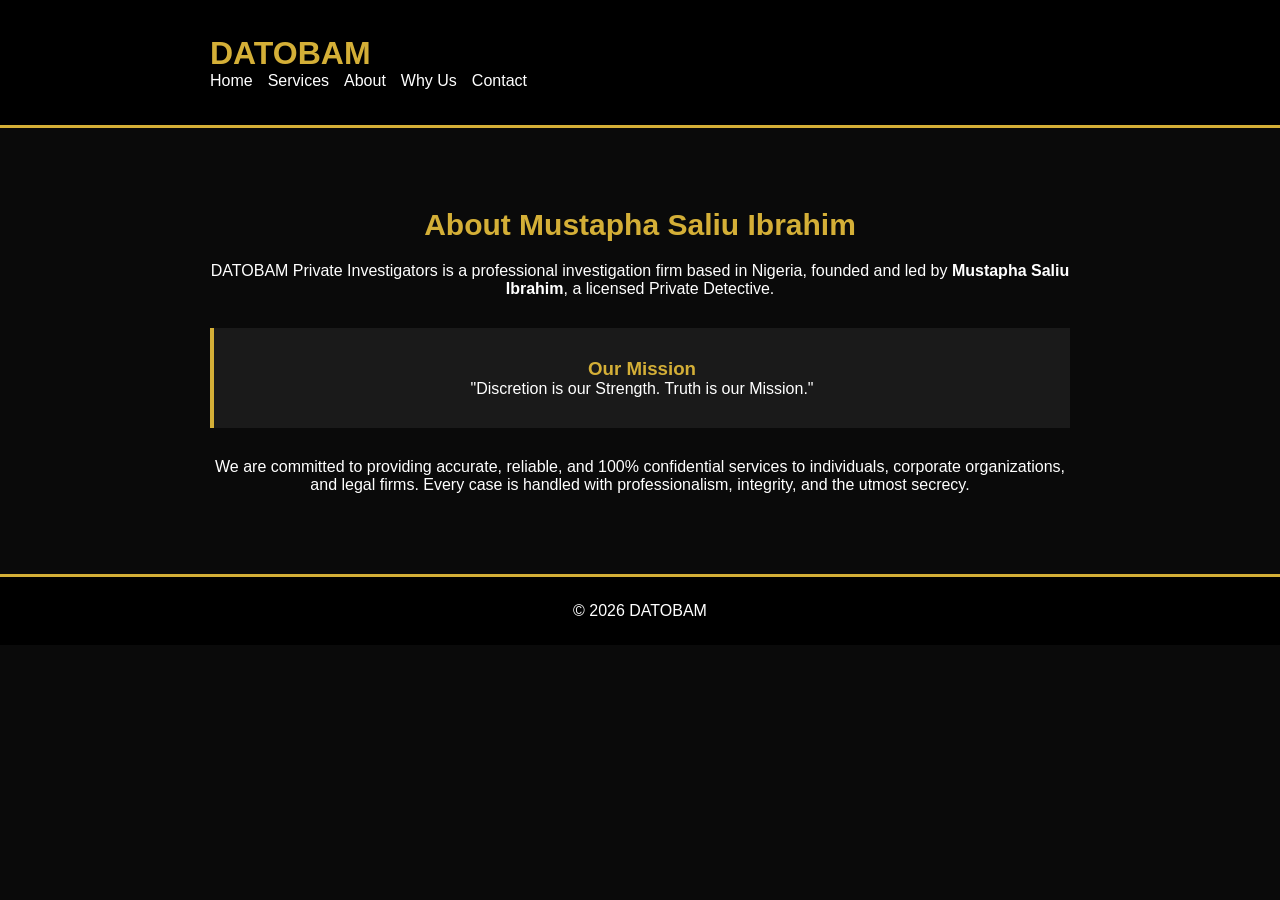
==== about.html @ c73b6752 "Add About page for DATOBAM Private Investigators This file contains the HTML structure and content f" ====
<!DOCTYPE html><html lang="en"><head><meta charset="UTF-8"><meta name="viewport" content="width=device-width, initial-scale=1.0">
<title>About | DATOBAM Private Investigators</title>
<style>*{margin:0;padding:0;box-sizing:border-box;font-family:'Segoe UI',Arial,sans-serif;}body{background:#0a0a0a;color:#fff;}
.container{max-width:900px;margin:auto;padding:20px;}header{background:#000;border-bottom:3px solid #D4AF37;padding:15px 0;}
header h1{color:#D4AF37;} nav a{color:#fff;text-decoration:none;margin-right:15px;} nav a:hover{color:#D4AF37;}
.section{padding:60px 20px;text-align:center;} h2{color:#D4AF37;font-size:30px;margin-bottom:20px;}
.mission{background:#1a1a1a;padding:30px;border-left:4px solid #D4AF37;margin:30px 0;}
</style></head><body>
<header><div class="container"><h1>DATOBAM</h1><nav><a href="index.html">Home</a><a href="services.html">Services</a><a href="about.html">About</a><a href="why-us.html">Why Us</a><a href="contact.html">Contact</a></nav></div></header>
<section class="section"><div class="container">
<h2>About Mustapha Saliu Ibrahim</h2>
<p>DATOBAM Private Investigators is a professional investigation firm based in Nigeria, founded and led by <b>Mustapha Saliu Ibrahim</b>, a licensed Private Detective.</p>
<div class="mission"><h3 style="color:#D4AF37;">Our Mission</h3><p>"Discretion is our Strength. Truth is our Mission."</p></div>
<p>We are committed to providing accurate, reliable, and 100% confidential services to individuals, corporate organizations, and legal firms. Every case is handled with professionalism, integrity, and the utmost secrecy.</p>
</div></section><footer style="background:#000;border-top:3px solid #D4AF37;padding:25px;text-align:center;"><p>© 2026 DATOBAM</p></footer></body></html>
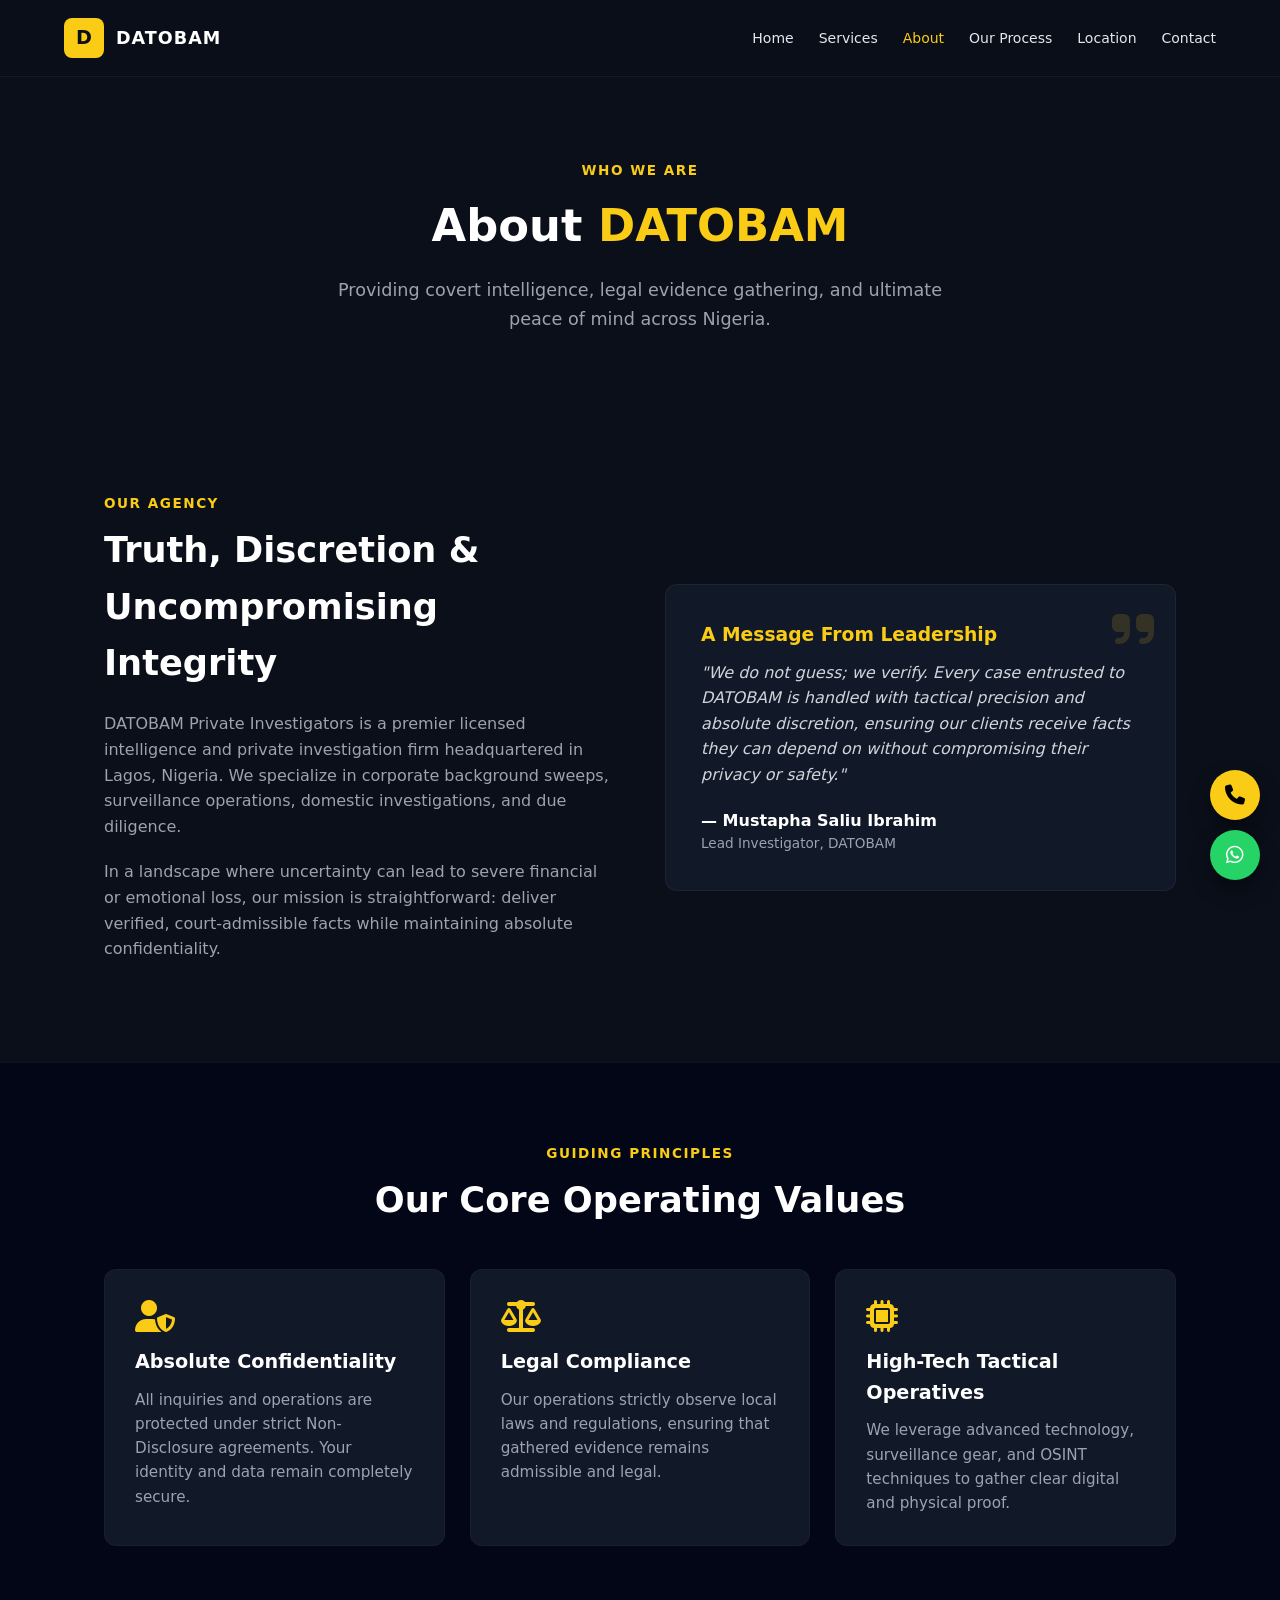
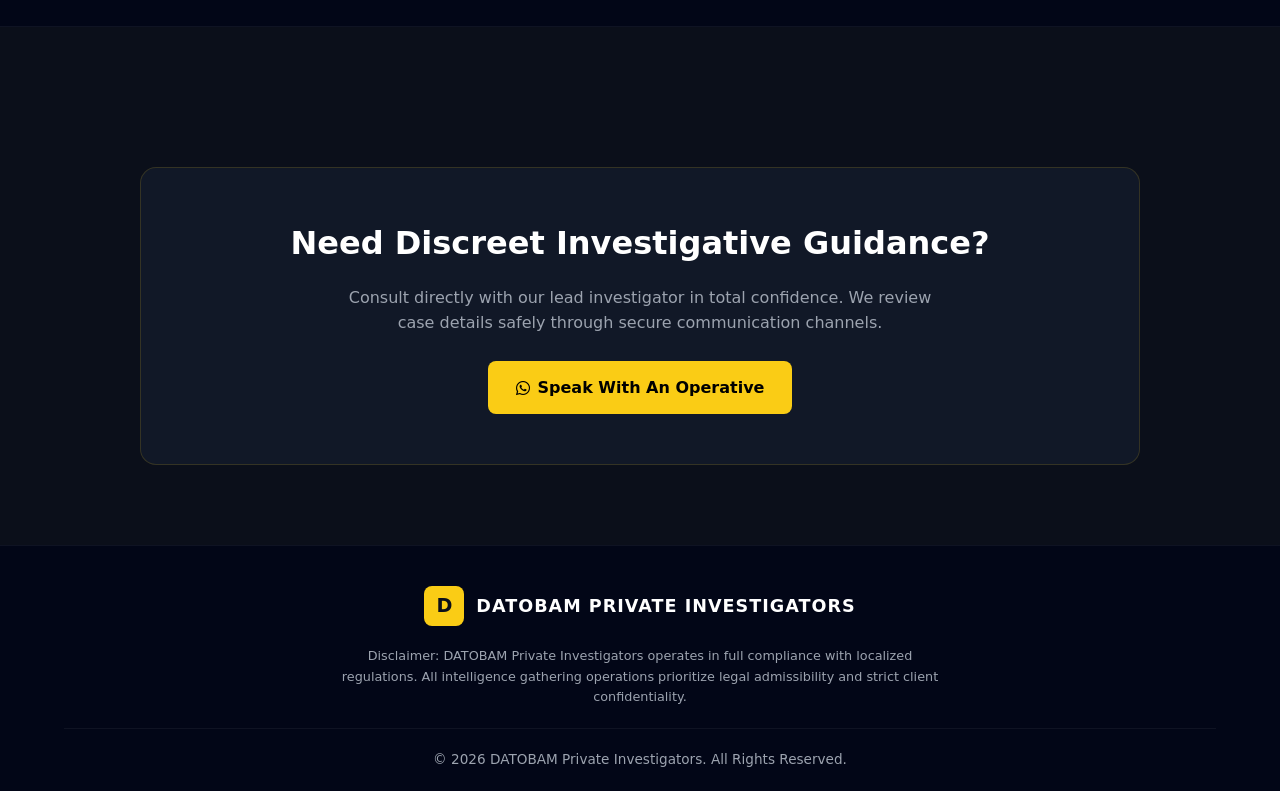
==== commit c98cd46c: "Update about.html" ====
--- a/about.html
+++ b/about.html
@@ -1,15 +1,499 @@
-<!DOCTYPE html><html lang="en"><head><meta charset="UTF-8"><meta name="viewport" content="width=device-width, initial-scale=1.0">
-<title>About | DATOBAM Private Investigators</title>
-<style>*{margin:0;padding:0;box-sizing:border-box;font-family:'Segoe UI',Arial,sans-serif;}body{background:#0a0a0a;color:#fff;}
-.container{max-width:900px;margin:auto;padding:20px;}header{background:#000;border-bottom:3px solid #D4AF37;padding:15px 0;}
-header h1{color:#D4AF37;} nav a{color:#fff;text-decoration:none;margin-right:15px;} nav a:hover{color:#D4AF37;}
-.section{padding:60px 20px;text-align:center;} h2{color:#D4AF37;font-size:30px;margin-bottom:20px;}
-.mission{background:#1a1a1a;padding:30px;border-left:4px solid #D4AF37;margin:30px 0;}
-</style></head><body>
-<header><div class="container"><h1>DATOBAM</h1><nav><a href="index.html">Home</a><a href="services.html">Services</a><a href="about.html">About</a><a href="why-us.html">Why Us</a><a href="contact.html">Contact</a></nav></div></header>
-<section class="section"><div class="container">
-<h2>About Mustapha Saliu Ibrahim</h2>
-<p>DATOBAM Private Investigators is a professional investigation firm based in Nigeria, founded and led by <b>Mustapha Saliu Ibrahim</b>, a licensed Private Detective.</p>
-<div class="mission"><h3 style="color:#D4AF37;">Our Mission</h3><p>"Discretion is our Strength. Truth is our Mission."</p></div>
-<p>We are committed to providing accurate, reliable, and 100% confidential services to individuals, corporate organizations, and legal firms. Every case is handled with professionalism, integrity, and the utmost secrecy.</p>
-</div></section><footer style="background:#000;border-top:3px solid #D4AF37;padding:25px;text-align:center;"><p>© 2026 DATOBAM</p></footer></body></html>
+<!DOCTYPE html>
+<html lang="en">
+<head>
+<meta charset="UTF-8">
+<meta name="viewport" content="width=device-width, initial-scale=1.0">
+<title>About Us | DATOBAM Private Investigators</title>
+
+<!-- Font Awesome for agency icons -->
+<link rel="stylesheet" href="https://cdnjs.cloudflare.com/ajax/libs/font-awesome/6.4.0/css/all.min.css">
+
+<style>
+:root {
+  --gold: #facc15;
+  --gold-hover: #eab308;
+  --dark: #0b0f1a;
+  --card: #111827;
+  --card-hover: #1f2937;
+  --border: rgba(250, 204, 21, 0.15);
+  --text-muted: #9ca3af;
+}
+
+* {
+  margin: 0;
+  padding: 0;
+  box-sizing: border-box;
+  font-family: 'Segoe UI', system-ui, -apple-system, sans-serif;
+  scroll-behavior: smooth;
+}
+
+body {
+  background: var(--dark);
+  color: #fff;
+  line-height: 1.6;
+  overflow-x: hidden;
+}
+
+/* NAVIGATION */
+nav {
+  position: fixed;
+  top: 0;
+  width: 100%;
+  display: flex;
+  justify-content: space-between;
+  align-items: center;
+  padding: 18px 5%;
+  background: rgba(11, 15, 26, 0.85);
+  backdrop-filter: blur(12px);
+  border-bottom: 1px solid rgba(255, 255, 255, 0.05);
+  z-index: 1000;
+}
+
+.logo-container {
+  display: flex;
+  align-items: center;
+  gap: 12px;
+  text-decoration: none;
+  color: #fff;
+}
+
+.logo-badge {
+  width: 40px;
+  height: 40px;
+  background: var(--gold);
+  color: var(--dark);
+  display: flex;
+  align-items: center;
+  justify-content: center;
+  font-weight: 800;
+  font-size: 1.2rem;
+  border-radius: 8px;
+}
+
+.logo-text {
+  font-weight: 700;
+  letter-spacing: 1px;
+  font-size: 1.1rem;
+}
+
+.nav-links {
+  display: flex;
+  gap: 25px;
+  align-items: center;
+}
+
+nav a {
+  color: #e5e7eb;
+  text-decoration: none;
+  font-size: 14px;
+  font-weight: 500;
+  transition: 0.3s;
+}
+
+nav a:hover, nav a.active {
+  color: var(--gold);
+}
+
+.mobile-menu-btn {
+  display: none;
+  background: none;
+  border: none;
+  color: #fff;
+  font-size: 24px;
+  cursor: pointer;
+}
+
+/* PAGE HEADER HERO */
+.page-header {
+  padding: 160px 20px 80px;
+  background: linear-gradient(180deg, rgba(11,15,26,0.85) 0%, rgba(11,15,26,0.98) 100%),
+              url('https://images.unsplash.com/photo-1520975922203-b0b2f5c9c3a1?q=80&w=1920') center/cover no-repeat;
+  text-align: center;
+}
+
+.page-header h1 {
+  font-size: 2.8rem;
+  color: #fff;
+  margin-bottom: 15px;
+}
+
+.page-header h1 span {
+  color: var(--gold);
+}
+
+.page-header p {
+  color: var(--text-muted);
+  max-width: 650px;
+  margin: 0 auto;
+  font-size: 1.1rem;
+}
+
+/* SECTION COMMON */
+.section {
+  padding: 80px 5%;
+  max-width: 1200px;
+  margin: 0 auto;
+}
+
+.section-tag {
+  color: var(--gold);
+  font-size: 0.85rem;
+  text-transform: uppercase;
+  letter-spacing: 1.5px;
+  font-weight: 600;
+  display: block;
+  margin-bottom: 8px;
+}
+
+/* GRID LAYOUTS */
+.about-grid {
+  display: grid;
+  grid-template-columns: 1fr 1fr;
+  gap: 50px;
+  align-items: center;
+}
+
+.about-content h2 {
+  font-size: 2.2rem;
+  margin-bottom: 20px;
+}
+
+.about-content p {
+  color: var(--text-muted);
+  margin-bottom: 20px;
+  font-size: 1rem;
+}
+
+/* CARDS & CONTAINERS */
+.about-card {
+  background: var(--card);
+  border: 1px solid rgba(255, 255, 255, 0.05);
+  padding: 35px;
+  border-radius: 12px;
+  position: relative;
+  transition: all 0.3s ease;
+}
+
+.about-card:hover {
+  border-color: var(--border);
+  transform: translateY(-4px);
+}
+
+.quote-icon {
+  font-size: 3rem;
+  color: rgba(250, 204, 21, 0.15);
+  position: absolute;
+  top: 20px;
+  right: 20px;
+}
+
+/* VALUES SECTION */
+.values-wrapper {
+  background: #020617;
+  border-top: 1px solid rgba(255, 255, 255, 0.05);
+  border-bottom: 1px solid rgba(255, 255, 255, 0.05);
+}
+
+.values-grid {
+  display: grid;
+  grid-template-columns: repeat(auto-fit, minmax(280px, 1fr));
+  gap: 25px;
+  margin-top: 40px;
+}
+
+.value-card {
+  background: var(--card);
+  padding: 30px;
+  border-radius: 12px;
+  border: 1px solid rgba(255,255,255,0.03);
+}
+
+.value-card i {
+  font-size: 2rem;
+  color: var(--gold);
+  margin-bottom: 15px;
+}
+
+.value-card h3 {
+  font-size: 1.2rem;
+  margin-bottom: 10px;
+}
+
+.value-card p {
+  color: var(--text-muted);
+  font-size: 0.95rem;
+}
+
+/* BUTTONS */
+.btn {
+  padding: 14px 28px;
+  background: var(--gold);
+  color: #000;
+  border: none;
+  border-radius: 8px;
+  font-weight: 700;
+  cursor: pointer;
+  transition: all 0.3s ease;
+  display: inline-flex;
+  align-items: center;
+  gap: 8px;
+  text-decoration: none;
+}
+
+.btn:hover {
+  background: var(--gold-hover);
+  transform: translateY(-2px);
+  box-shadow: 0 10px 20px rgba(250, 204, 21, 0.2);
+}
+
+/* CTA BANNER */
+.cta-banner {
+  text-align: center;
+  background: var(--card);
+  border: 1px solid var(--border);
+  border-radius: 16px;
+  padding: 50px 20px;
+  margin: 60px auto 0;
+  max-width: 1000px;
+}
+
+.cta-banner h2 {
+  font-size: 2rem;
+  margin-bottom: 15px;
+}
+
+.cta-banner p {
+  color: var(--text-muted);
+  margin-bottom: 25px;
+  max-width: 600px;
+  margin-left: auto;
+  margin-right: auto;
+}
+
+/* FLOATING BUTTONS */
+.float-btn {
+  position: fixed;
+  right: 20px;
+  width: 50px;
+  height: 50px;
+  border-radius: 50%;
+  display: flex;
+  align-items: center;
+  justify-content: center;
+  color: #fff;
+  text-decoration: none;
+  font-size: 20px;
+  box-shadow: 0 10px 20px rgba(0,0,0,0.4);
+  z-index: 999;
+  transition: transform 0.3s;
+}
+
+.float-btn:hover {
+  transform: scale(1.1);
+}
+
+.whatsapp {
+  bottom: 20px;
+  background: #25D366;
+}
+
+.call {
+  bottom: 80px;
+  background: var(--gold);
+  color: #000;
+}
+
+/* FOOTER */
+footer {
+  background: #020617;
+  padding: 40px 5% 20px;
+  border-top: 1px solid rgba(255,255,255,0.05);
+  text-align: center;
+}
+
+.footer-content {
+  max-width: 1200px;
+  margin: 0 auto;
+  display: flex;
+  flex-direction: column;
+  align-items: center;
+  gap: 20px;
+}
+
+.footer-disclaimer {
+  max-width: 600px;
+  font-size: 0.8rem;
+  color: var(--text-muted);
+}
+
+.footer-bottom {
+  margin-top: 20px;
+  padding-top: 20px;
+  border-top: 1px solid rgba(255,255,255,0.05);
+  font-size: 0.85rem;
+  color: var(--text-muted);
+  width: 100%;
+}
+
+/* MEDIA QUERIES */
+@media (max-width: 900px) {
+  .about-grid {
+    grid-template-columns: 1fr;
+  }
+}
+
+@media (max-width: 768px) {
+  .nav-links {
+    display: none;
+    position: absolute;
+    top: 100%;
+    left: 0;
+    width: 100%;
+    background: var(--card);
+    flex-direction: column;
+    padding: 20px;
+    border-bottom: 1px solid var(--border);
+  }
+  
+  .nav-links.active {
+    display: flex;
+  }
+  
+  .mobile-menu-btn {
+    display: block;
+  }
+
+  .page-header h1 {
+    font-size: 2.2rem;
+  }
+}
+</style>
+</head>
+
+<body>
+
+<!-- NAVIGATION -->
+<nav>
+  <a href="index.html" class="logo-container">
+    <div class="logo-badge">D</div>
+    <div class="logo-text">DATOBAM</div>
+  </a>
+
+  <button class="mobile-menu-btn" onclick="toggleMenu()" aria-label="Toggle Menu">
+    <i class="fas fa-bars"></i>
+  </button>
+
+  <div class="nav-links" id="navLinks">
+    <a href="index.html">Home</a>
+    <a href="index.html#services">Services</a>
+    <a href="about.html" class="active">About</a>
+    <a href="index.html#process">Our Process</a>
+    <a href="index.html#location">Location</a>
+    <a href="index.html#contact">Contact</a>
+  </div>
+</nav>
+
+<!-- PAGE HEADER -->
+<header class="page-header">
+  <span class="section-tag">Who We Are</span>
+  <h1>About <span>DATOBAM</span></h1>
+  <p>Providing covert intelligence, legal evidence gathering, and ultimate peace of mind across Nigeria.</p>
+</header>
+
+<!-- MAIN OVERVIEW -->
+<section class="section about-grid">
+  <div class="about-content">
+    <span class="section-tag">Our Agency</span>
+    <h2>Truth, Discretion & Uncompromising Integrity</h2>
+    <p>
+      DATOBAM Private Investigators is a premier licensed intelligence and private investigation firm headquartered in Lagos, Nigeria. We specialize in corporate background sweeps, surveillance operations, domestic investigations, and due diligence.
+    </p>
+    <p>
+      In a landscape where uncertainty can lead to severe financial or emotional loss, our mission is straightforward: deliver verified, court-admissible facts while maintaining absolute confidentiality.
+    </p>
+  </div>
+
+  <div class="about-card">
+    <i class="fas fa-quote-right quote-icon"></i>
+    <h3 style="color: var(--gold); margin-bottom: 10px;">A Message From Leadership</h3>
+    <p style="color: #d1d5db; font-style: italic;">
+      "We do not guess; we verify. Every case entrusted to DATOBAM is handled with tactical precision and absolute discretion, ensuring our clients receive facts they can depend on without compromising their privacy or safety."
+    </p>
+    <div style="margin-top: 20px; font-weight: bold; color: #fff;">
+      — Mustapha Saliu Ibrahim
+      <div style="font-size: 0.85rem; color: var(--text-muted); font-weight: normal;">Lead Investigator, DATOBAM</div>
+    </div>
+  </div>
+</section>
+
+<!-- CORE VALUES -->
+<div class="values-wrapper">
+  <section class="section">
+    <div style="text-align: center; max-width: 600px; margin: 0 auto;">
+      <span class="section-tag">Guiding Principles</span>
+      <h2 style="font-size: 2.2rem;">Our Core Operating Values</h2>
+    </div>
+
+    <div class="values-grid">
+      <div class="value-card">
+        <i class="fas fa-user-shield"></i>
+        <h3>Absolute Confidentiality</h3>
+        <p>All inquiries and operations are protected under strict Non-Disclosure agreements. Your identity and data remain completely secure.</p>
+      </div>
+
+      <div class="value-card">
+        <i class="fas fa-balance-scale"></i>
+        <h3>Legal Compliance</h3>
+        <p>Our operations strictly observe local laws and regulations, ensuring that gathered evidence remains admissible and legal.</p>
+      </div>
+
+      <div class="value-card">
+        <i class="fas fa-microchip"></i>
+        <h3>High-Tech Tactical Operatives</h3>
+        <p>We leverage advanced technology, surveillance gear, and OSINT techniques to gather clear digital and physical proof.</p>
+      </div>
+    </div>
+  </section>
+</div>
+
+<!-- CTA SECTION -->
+<section class="section">
+  <div class="cta-banner">
+    <h2>Need Discreet Investigative Guidance?</h2>
+    <p>Consult directly with our lead investigator in total confidence. We review case details safely through secure communication channels.</p>
+    <a href="https://wa.me/2347036883907" class="btn" target="_blank"><i class="fab fa-whatsapp"></i> Speak With An Operative</a>
+  </div>
+</section>
+
+<!-- FLOATING FAST-CONTACT BUTTONS -->
+<a href="tel:+2347036883907" class="float-btn call" aria-label="Call Us"><i class="fas fa-phone"></i></a>
+<a href="https://wa.me/2347036883907" class="float-btn whatsapp" target="_blank" aria-label="WhatsApp Us"><i class="fab fa-whatsapp"></i></a>
+
+<!-- FOOTER -->
+<footer>
+  <div class="footer-content">
+    <div class="logo-container">
+      <div class="logo-badge">D</div>
+      <div class="logo-text">DATOBAM PRIVATE INVESTIGATORS</div>
+    </div>
+    
+    <p class="footer-disclaimer">
+      Disclaimer: DATOBAM Private Investigators operates in full compliance with localized regulations. All intelligence gathering operations prioritize legal admissibility and strict client confidentiality.
+    </p>
+  </div>
+
+  <div class="footer-bottom">
+    © 2026 DATOBAM Private Investigators. All Rights Reserved.
+  </div>
+</footer>
+
+<script>
+// Toggle Mobile Navigation
+function toggleMenu() {
+  const navLinks = document.getElementById('navLinks');
+  navLinks.classList.toggle('active');
+}
+</script>
+
+</body>
+</html>
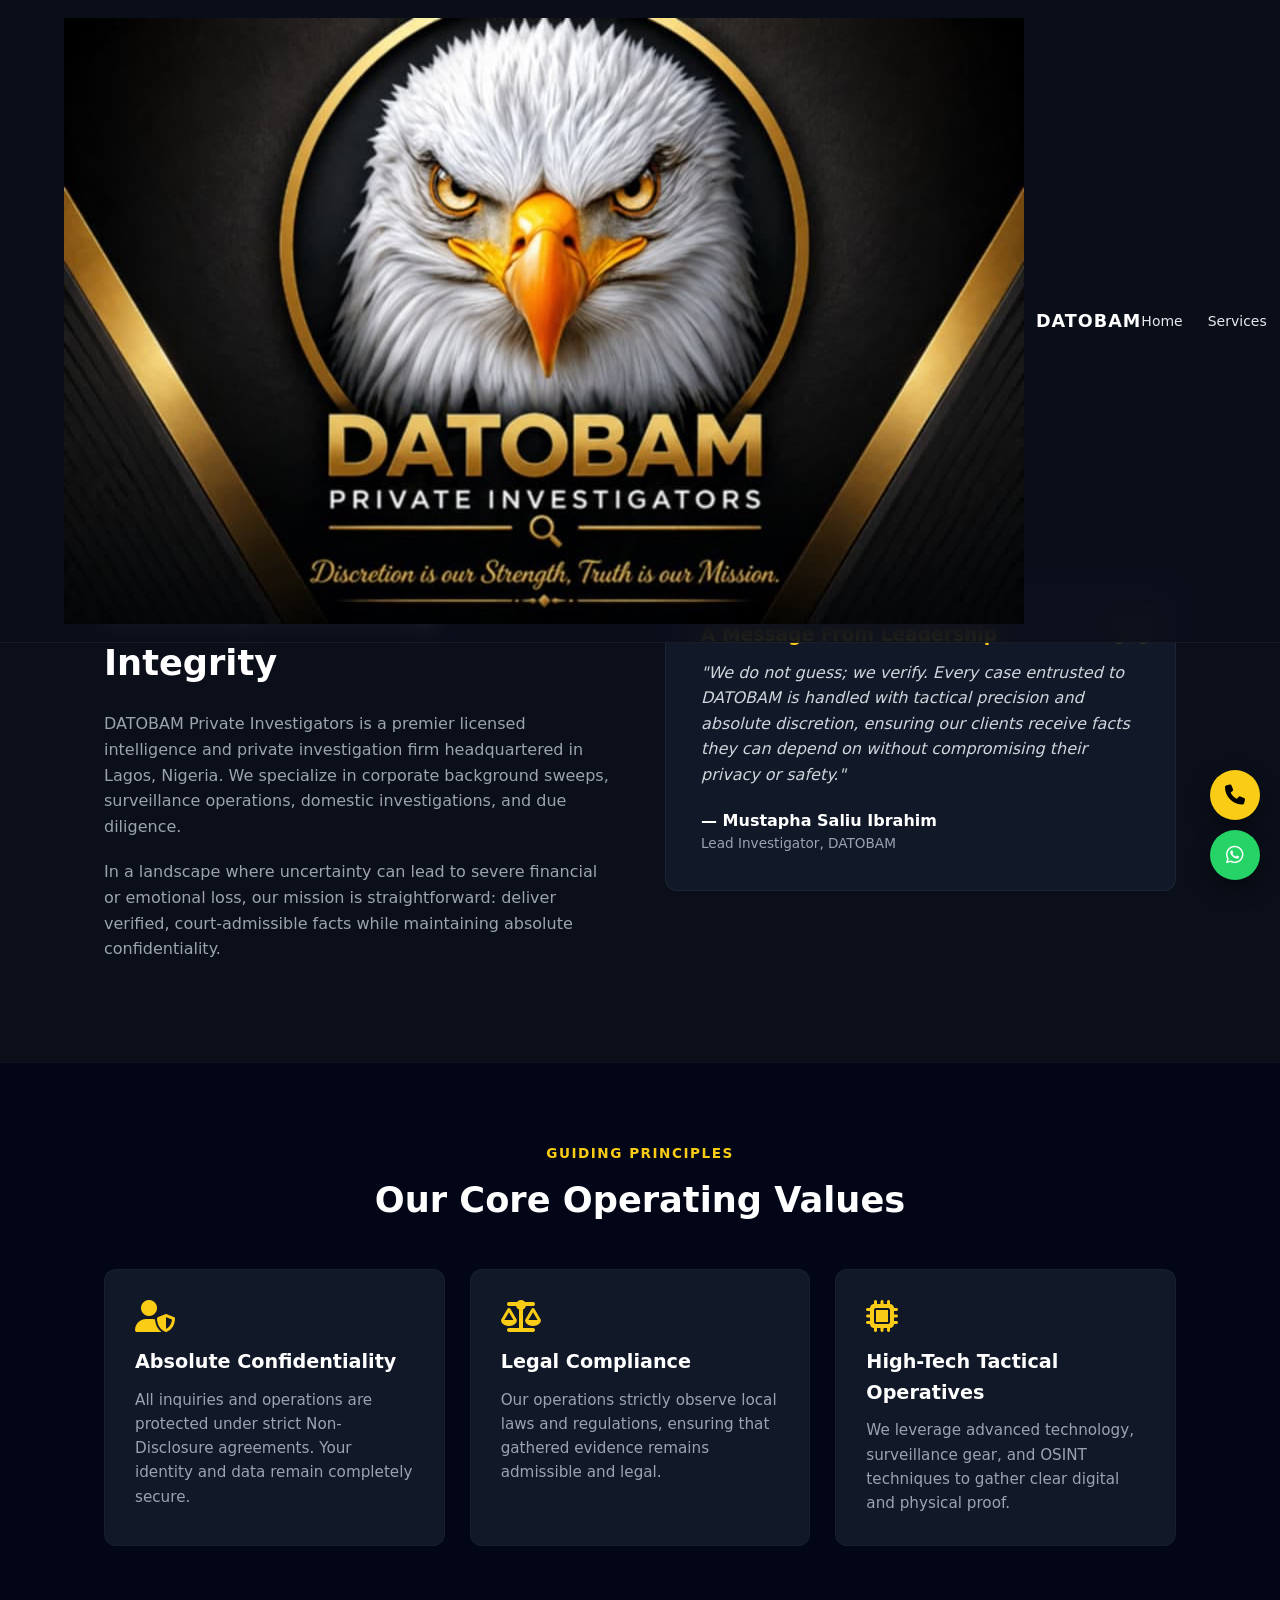
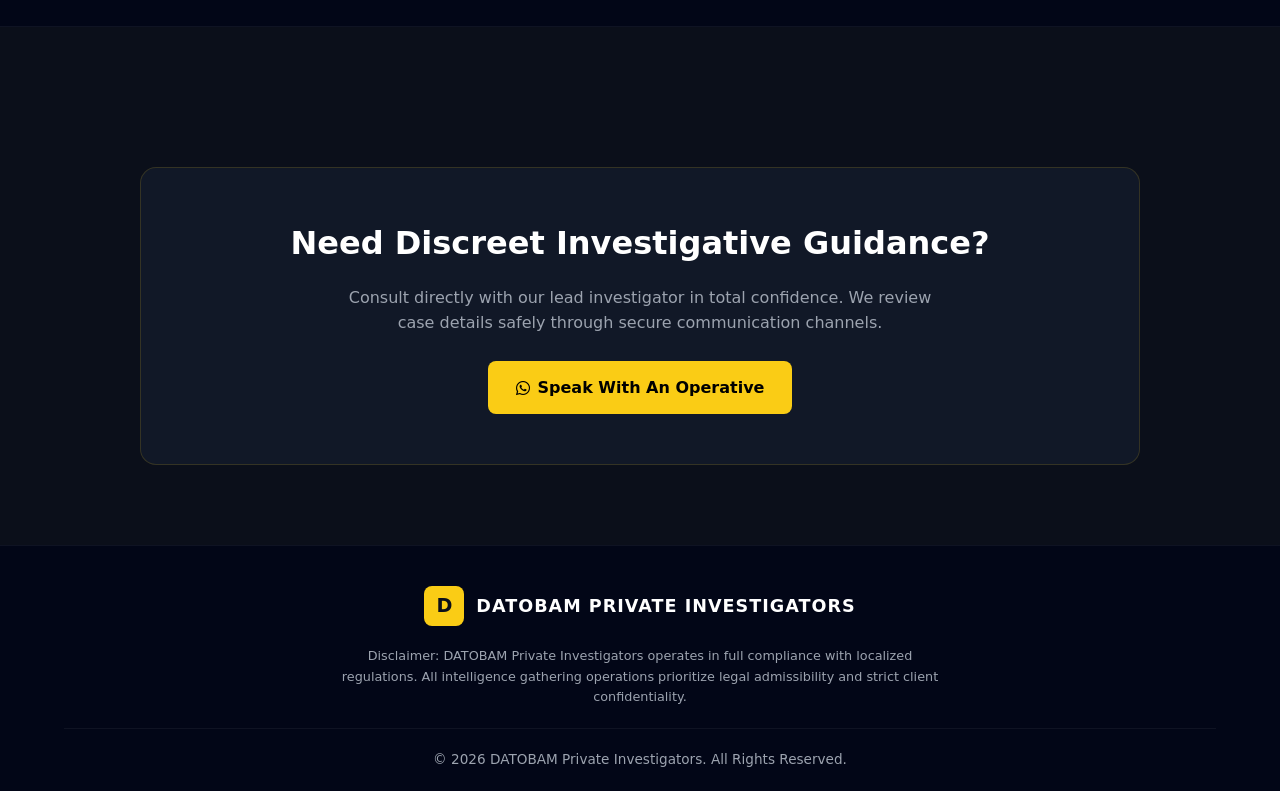
==== commit 6ce9bba5: "Update navigation logo and structure in about.html" ====
--- a/about.html
+++ b/about.html
@@ -374,9 +374,9 @@
 
 <!-- NAVIGATION -->
 <nav>
-  <a href="index.html" class="logo-container">
-    <div class="logo-badge">D</div>
-    <div class="logo-text">DATOBAM</div>
+  <a href="#" class="logo-container">
+    <img src="logo.jpg" alt="DATOBAM Logo" class="logo-img">
+    <span class="logo-text">DATOBAM</span>
   </a>
 
   <button class="mobile-menu-btn" onclick="toggleMenu()" aria-label="Toggle Menu">
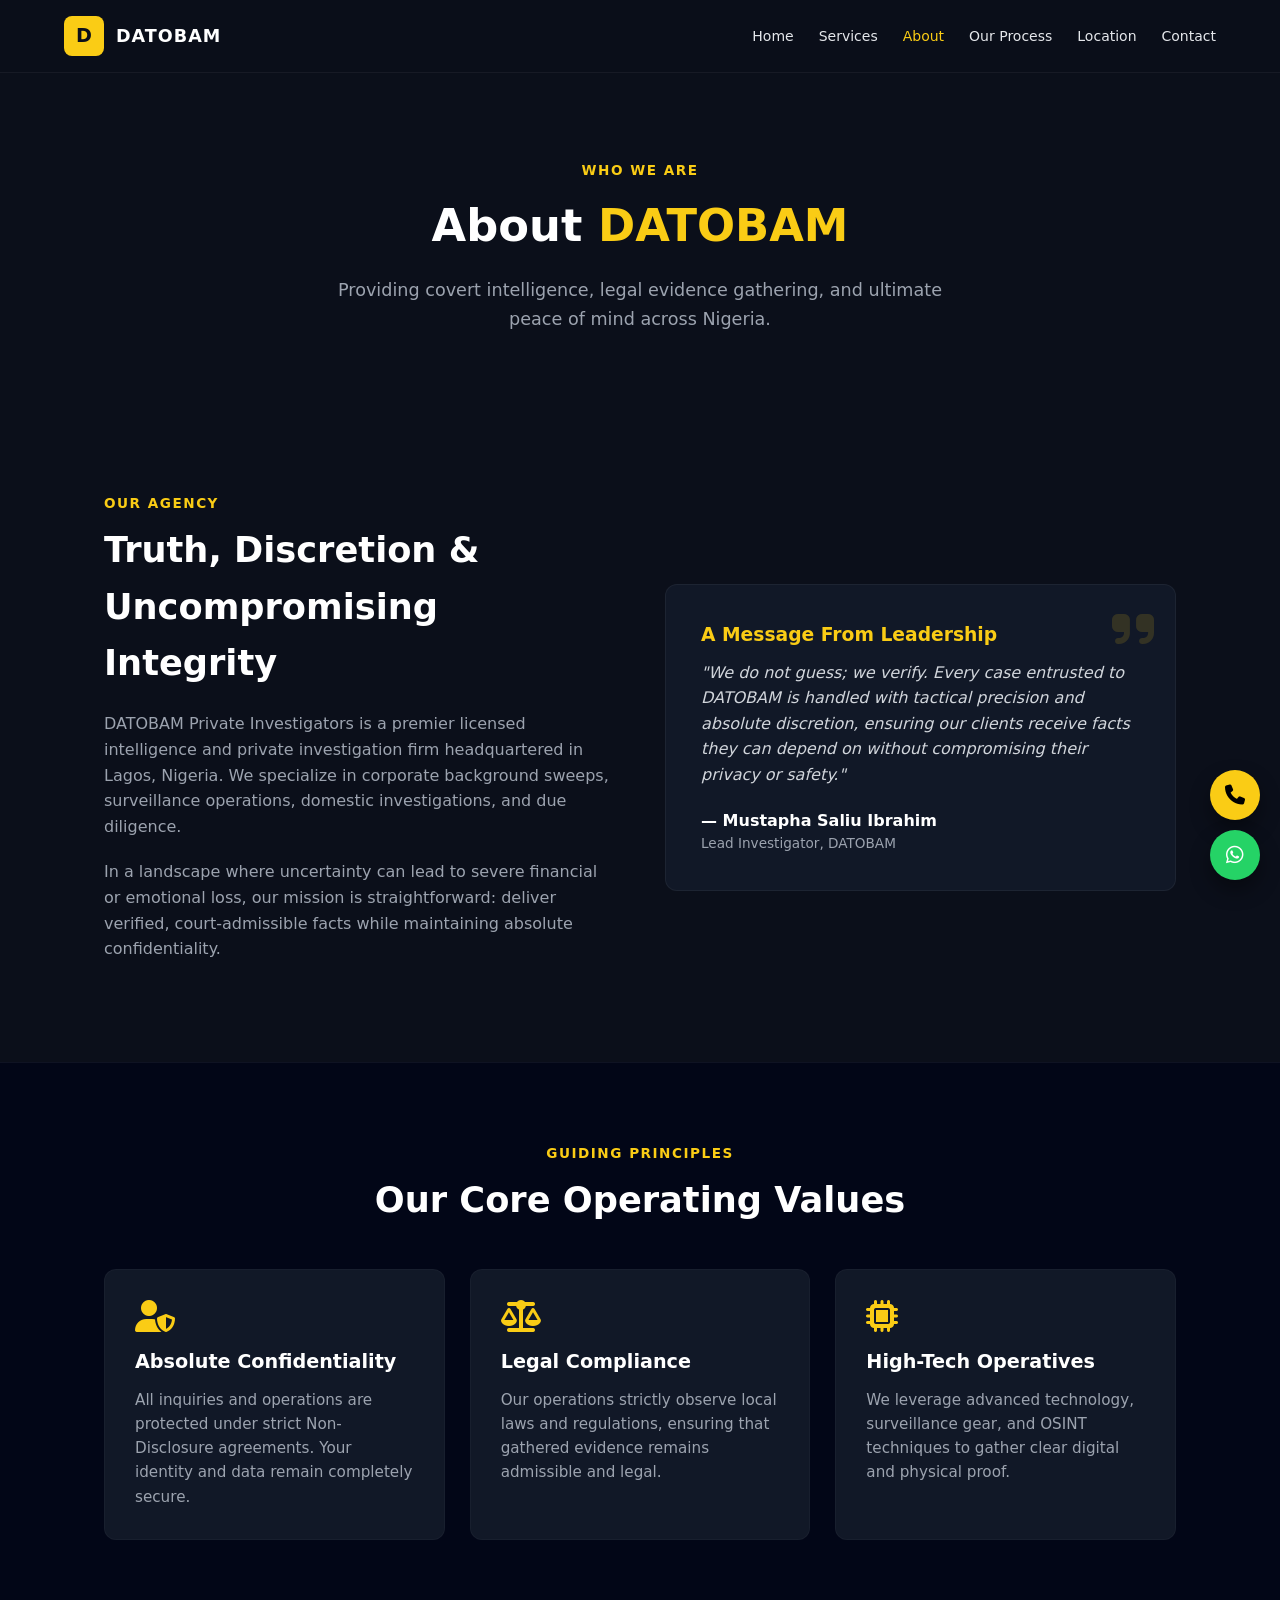
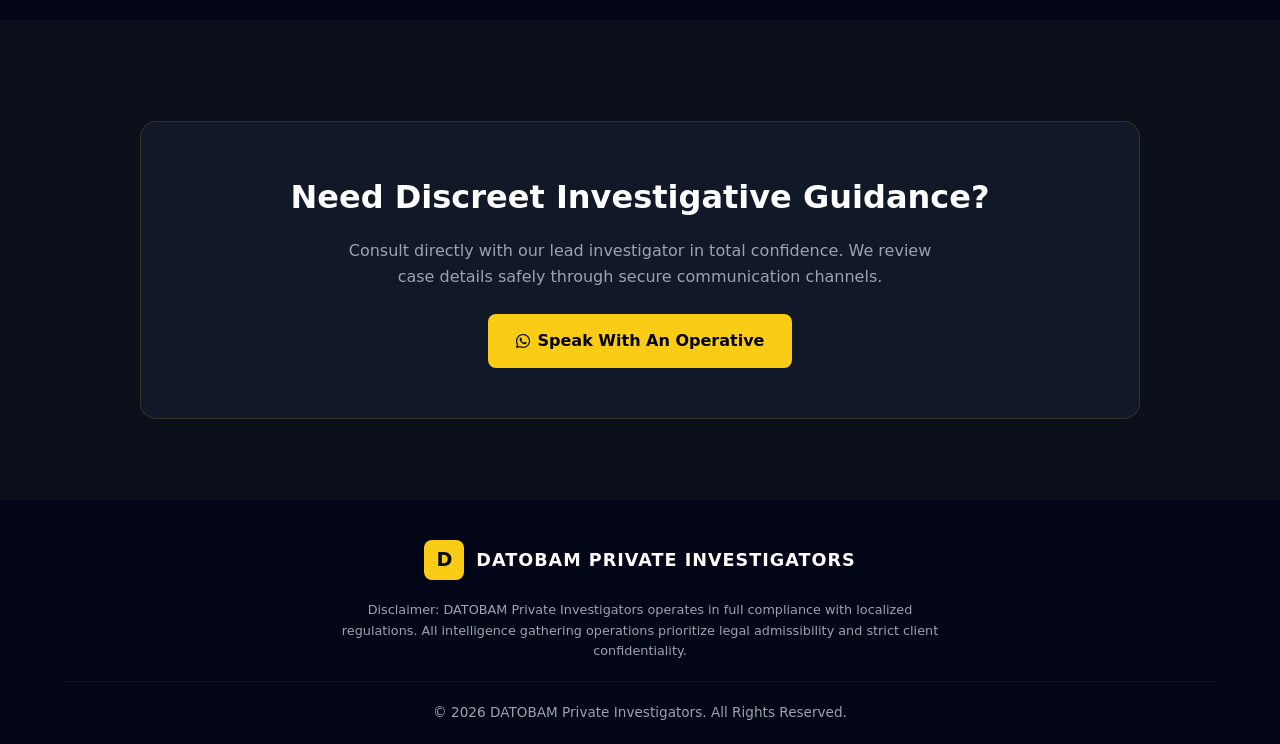
==== commit ab36788a: "Update about.html" ====
--- a/about.html
+++ b/about.html
@@ -1,499 +1,525 @@
 <!DOCTYPE html>
 <html lang="en">
 <head>
-<meta charset="UTF-8">
-<meta name="viewport" content="width=device-width, initial-scale=1.0">
-<title>About Us | DATOBAM Private Investigators</title>
-
-<!-- Font Awesome for agency icons -->
-<link rel="stylesheet" href="https://cdnjs.cloudflare.com/ajax/libs/font-awesome/6.4.0/css/all.min.css">
-
-<style>
-:root {
-  --gold: #facc15;
-  --gold-hover: #eab308;
-  --dark: #0b0f1a;
-  --card: #111827;
-  --card-hover: #1f2937;
-  --border: rgba(250, 204, 21, 0.15);
-  --text-muted: #9ca3af;
-}
-
-* {
-  margin: 0;
-  padding: 0;
-  box-sizing: border-box;
-  font-family: 'Segoe UI', system-ui, -apple-system, sans-serif;
-  scroll-behavior: smooth;
-}
-
-body {
-  background: var(--dark);
-  color: #fff;
-  line-height: 1.6;
-  overflow-x: hidden;
-}
-
-/* NAVIGATION */
-nav {
-  position: fixed;
-  top: 0;
-  width: 100%;
-  display: flex;
-  justify-content: space-between;
-  align-items: center;
-  padding: 18px 5%;
-  background: rgba(11, 15, 26, 0.85);
-  backdrop-filter: blur(12px);
-  border-bottom: 1px solid rgba(255, 255, 255, 0.05);
-  z-index: 1000;
-}
-
-.logo-container {
-  display: flex;
-  align-items: center;
-  gap: 12px;
-  text-decoration: none;
-  color: #fff;
-}
-
-.logo-badge {
-  width: 40px;
-  height: 40px;
-  background: var(--gold);
-  color: var(--dark);
-  display: flex;
-  align-items: center;
-  justify-content: center;
-  font-weight: 800;
-  font-size: 1.2rem;
-  border-radius: 8px;
-}
-
-.logo-text {
-  font-weight: 700;
-  letter-spacing: 1px;
-  font-size: 1.1rem;
-}
-
-.nav-links {
-  display: flex;
-  gap: 25px;
-  align-items: center;
-}
-
-nav a {
-  color: #e5e7eb;
-  text-decoration: none;
-  font-size: 14px;
-  font-weight: 500;
-  transition: 0.3s;
-}
-
-nav a:hover, nav a.active {
-  color: var(--gold);
-}
-
-.mobile-menu-btn {
-  display: none;
-  background: none;
-  border: none;
-  color: #fff;
-  font-size: 24px;
-  cursor: pointer;
-}
-
-/* PAGE HEADER HERO */
-.page-header {
-  padding: 160px 20px 80px;
-  background: linear-gradient(180deg, rgba(11,15,26,0.85) 0%, rgba(11,15,26,0.98) 100%),
-              url('https://images.unsplash.com/photo-1520975922203-b0b2f5c9c3a1?q=80&w=1920') center/cover no-repeat;
-  text-align: center;
-}
-
-.page-header h1 {
-  font-size: 2.8rem;
-  color: #fff;
-  margin-bottom: 15px;
-}
-
-.page-header h1 span {
-  color: var(--gold);
-}
-
-.page-header p {
-  color: var(--text-muted);
-  max-width: 650px;
-  margin: 0 auto;
-  font-size: 1.1rem;
-}
-
-/* SECTION COMMON */
-.section {
-  padding: 80px 5%;
-  max-width: 1200px;
-  margin: 0 auto;
-}
-
-.section-tag {
-  color: var(--gold);
-  font-size: 0.85rem;
-  text-transform: uppercase;
-  letter-spacing: 1.5px;
-  font-weight: 600;
-  display: block;
-  margin-bottom: 8px;
-}
-
-/* GRID LAYOUTS */
-.about-grid {
-  display: grid;
-  grid-template-columns: 1fr 1fr;
-  gap: 50px;
-  align-items: center;
-}
-
-.about-content h2 {
-  font-size: 2.2rem;
-  margin-bottom: 20px;
-}
-
-.about-content p {
-  color: var(--text-muted);
-  margin-bottom: 20px;
-  font-size: 1rem;
-}
-
-/* CARDS & CONTAINERS */
-.about-card {
-  background: var(--card);
-  border: 1px solid rgba(255, 255, 255, 0.05);
-  padding: 35px;
-  border-radius: 12px;
-  position: relative;
-  transition: all 0.3s ease;
-}
-
-.about-card:hover {
-  border-color: var(--border);
-  transform: translateY(-4px);
-}
-
-.quote-icon {
-  font-size: 3rem;
-  color: rgba(250, 204, 21, 0.15);
-  position: absolute;
-  top: 20px;
-  right: 20px;
-}
-
-/* VALUES SECTION */
-.values-wrapper {
-  background: #020617;
-  border-top: 1px solid rgba(255, 255, 255, 0.05);
-  border-bottom: 1px solid rgba(255, 255, 255, 0.05);
-}
-
-.values-grid {
-  display: grid;
-  grid-template-columns: repeat(auto-fit, minmax(280px, 1fr));
-  gap: 25px;
-  margin-top: 40px;
-}
-
-.value-card {
-  background: var(--card);
-  padding: 30px;
-  border-radius: 12px;
-  border: 1px solid rgba(255,255,255,0.03);
-}
-
-.value-card i {
-  font-size: 2rem;
-  color: var(--gold);
-  margin-bottom: 15px;
-}
-
-.value-card h3 {
-  font-size: 1.2rem;
-  margin-bottom: 10px;
-}
-
-.value-card p {
-  color: var(--text-muted);
-  font-size: 0.95rem;
-}
-
-/* BUTTONS */
-.btn {
-  padding: 14px 28px;
-  background: var(--gold);
-  color: #000;
-  border: none;
-  border-radius: 8px;
-  font-weight: 700;
-  cursor: pointer;
-  transition: all 0.3s ease;
-  display: inline-flex;
-  align-items: center;
-  gap: 8px;
-  text-decoration: none;
-}
-
-.btn:hover {
-  background: var(--gold-hover);
-  transform: translateY(-2px);
-  box-shadow: 0 10px 20px rgba(250, 204, 21, 0.2);
-}
-
-/* CTA BANNER */
-.cta-banner {
-  text-align: center;
-  background: var(--card);
-  border: 1px solid var(--border);
-  border-radius: 16px;
-  padding: 50px 20px;
-  margin: 60px auto 0;
-  max-width: 1000px;
-}
-
-.cta-banner h2 {
-  font-size: 2rem;
-  margin-bottom: 15px;
-}
-
-.cta-banner p {
-  color: var(--text-muted);
-  margin-bottom: 25px;
-  max-width: 600px;
-  margin-left: auto;
-  margin-right: auto;
-}
-
-/* FLOATING BUTTONS */
-.float-btn {
-  position: fixed;
-  right: 20px;
-  width: 50px;
-  height: 50px;
-  border-radius: 50%;
-  display: flex;
-  align-items: center;
-  justify-content: center;
-  color: #fff;
-  text-decoration: none;
-  font-size: 20px;
-  box-shadow: 0 10px 20px rgba(0,0,0,0.4);
-  z-index: 999;
-  transition: transform 0.3s;
-}
-
-.float-btn:hover {
-  transform: scale(1.1);
-}
-
-.whatsapp {
-  bottom: 20px;
-  background: #25D366;
-}
-
-.call {
-  bottom: 80px;
-  background: var(--gold);
-  color: #000;
-}
-
-/* FOOTER */
-footer {
-  background: #020617;
-  padding: 40px 5% 20px;
-  border-top: 1px solid rgba(255,255,255,0.05);
-  text-align: center;
-}
-
-.footer-content {
-  max-width: 1200px;
-  margin: 0 auto;
-  display: flex;
-  flex-direction: column;
-  align-items: center;
-  gap: 20px;
-}
-
-.footer-disclaimer {
-  max-width: 600px;
-  font-size: 0.8rem;
-  color: var(--text-muted);
-}
-
-.footer-bottom {
-  margin-top: 20px;
-  padding-top: 20px;
-  border-top: 1px solid rgba(255,255,255,0.05);
-  font-size: 0.85rem;
-  color: var(--text-muted);
-  width: 100%;
-}
-
-/* MEDIA QUERIES */
-@media (max-width: 900px) {
-  .about-grid {
-    grid-template-columns: 1fr;
-  }
-}
-
-@media (max-width: 768px) {
-  .nav-links {
-    display: none;
-    position: absolute;
-    top: 100%;
-    left: 0;
-    width: 100%;
-    background: var(--card);
-    flex-direction: column;
-    padding: 20px;
-    border-bottom: 1px solid var(--border);
-  }
-  
-  .nav-links.active {
-    display: flex;
-  }
-  
-  .mobile-menu-btn {
-    display: block;
-  }
-
-  .page-header h1 {
-    font-size: 2.2rem;
-  }
-}
-</style>
+  <meta charset="UTF-8">
+  <meta name="viewport" content="width=device-width, initial-scale=1.0">
+  <meta name="description" content="DATOBAM Private Investigators - Licensed intelligence, surveillance, and legal evidence gathering firm in Lagos, Nigeria.">
+  <title>About Us | DATOBAM Private Investigators</title>
+
+  <!-- Font Awesome for icons -->
+  <link rel="stylesheet" href="https://cdnjs.cloudflare.com/ajax/libs/font-awesome/6.4.0/css/all.min.css">
+
+  <style>
+    :root {
+      --gold: #facc15;
+      --gold-hover: #eab308;
+      --dark: #0b0f1a;
+      --card: #111827;
+      --card-hover: #1f2937;
+      --border: rgba(250, 204, 21, 0.15);
+      --text-muted: #9ca3af;
+    }
+
+    * {
+      margin: 0;
+      padding: 0;
+      box-sizing: border-box;
+      font-family: 'Segoe UI', system-ui, -apple-system, sans-serif;
+      scroll-behavior: smooth;
+    }
+
+    body {
+      background: var(--dark);
+      color: #ffffff;
+      line-height: 1.6;
+      overflow-x: hidden;
+    }
+
+    /* NAVIGATION */
+    nav {
+      position: fixed;
+      top: 0;
+      width: 100%;
+      display: flex;
+      justify-content: space-between;
+      align-items: center;
+      padding: 16px 5%;
+      background: rgba(11, 15, 26, 0.90);
+      backdrop-filter: blur(12px);
+      border-bottom: 1px solid rgba(255, 255, 255, 0.05);
+      z-index: 1000;
+    }
+
+    .logo-container {
+      display: flex;
+      align-items: center;
+      gap: 12px;
+      text-decoration: none;
+      color: #fff;
+    }
+
+    .logo-badge {
+      width: 40px;
+      height: 40px;
+      background: var(--gold);
+      color: var(--dark);
+      display: flex;
+      align-items: center;
+      justify-content: center;
+      font-weight: 800;
+      font-size: 1.2rem;
+      border-radius: 8px;
+      flex-shrink: 0;
+    }
+
+    .logo-text {
+      font-weight: 700;
+      letter-spacing: 1px;
+      font-size: 1.1rem;
+    }
+
+    .nav-links {
+      display: flex;
+      gap: 25px;
+      align-items: center;
+    }
+
+    nav a {
+      color: #e5e7eb;
+      text-decoration: none;
+      font-size: 14px;
+      font-weight: 500;
+      transition: color 0.3s ease;
+    }
+
+    nav a:hover, 
+    nav a.active {
+      color: var(--gold);
+    }
+
+    .mobile-menu-btn {
+      display: none;
+      background: none;
+      border: none;
+      color: #fff;
+      font-size: 24px;
+      cursor: pointer;
+      padding: 5px;
+    }
+
+    /* PAGE HEADER HERO */
+    .page-header {
+      padding: 160px 20px 80px;
+      background: linear-gradient(180deg, rgba(11,15,26,0.85) 0%, rgba(11,15,26,0.98) 100%),
+                  url('https://images.unsplash.com/photo-1520975922203-b0b2f5c9c3a1?q=80&w=1920') center/cover no-repeat;
+      text-align: center;
+    }
+
+    .page-header h1 {
+      font-size: 2.8rem;
+      color: #fff;
+      margin-bottom: 15px;
+    }
+
+    .page-header h1 span {
+      color: var(--gold);
+    }
+
+    .page-header p {
+      color: var(--text-muted);
+      max-width: 650px;
+      margin: 0 auto;
+      font-size: 1.1rem;
+    }
+
+    /* SECTION COMMON */
+    .section {
+      padding: 80px 5%;
+      max-width: 1200px;
+      margin: 0 auto;
+    }
+
+    .section-tag {
+      color: var(--gold);
+      font-size: 0.85rem;
+      text-transform: uppercase;
+      letter-spacing: 1.5px;
+      font-weight: 600;
+      display: block;
+      margin-bottom: 8px;
+    }
+
+    /* GRID LAYOUTS */
+    .about-grid {
+      display: grid;
+      grid-template-columns: 1fr 1fr;
+      gap: 50px;
+      align-items: center;
+    }
+
+    .about-content h2 {
+      font-size: 2.2rem;
+      margin-bottom: 20px;
+    }
+
+    .about-content p {
+      color: var(--text-muted);
+      margin-bottom: 20px;
+      font-size: 1rem;
+    }
+
+    /* CARDS & CONTAINERS */
+    .about-card {
+      background: var(--card);
+      border: 1px solid rgba(255, 255, 255, 0.05);
+      padding: 35px;
+      border-radius: 12px;
+      position: relative;
+      transition: all 0.3s ease;
+    }
+
+    .about-card:hover {
+      border-color: var(--border);
+      transform: translateY(-4px);
+    }
+
+    .quote-icon {
+      font-size: 3rem;
+      color: rgba(250, 204, 21, 0.15);
+      position: absolute;
+      top: 20px;
+      right: 20px;
+    }
+
+    /* VALUES SECTION */
+    .values-wrapper {
+      background: #020617;
+      border-top: 1px solid rgba(255, 255, 255, 0.05);
+      border-bottom: 1px solid rgba(255, 255, 255, 0.05);
+    }
+
+    .values-grid {
+      display: grid;
+      grid-template-columns: repeat(auto-fit, minmax(280px, 1fr));
+      gap: 25px;
+      margin-top: 40px;
+    }
+
+    .value-card {
+      background: var(--card);
+      padding: 30px;
+      border-radius: 12px;
+      border: 1px solid rgba(255, 255, 255, 0.03);
+      transition: border-color 0.3s ease;
+    }
+
+    .value-card:hover {
+      border-color: var(--border);
+    }
+
+    .value-card i {
+      font-size: 2rem;
+      color: var(--gold);
+      margin-bottom: 15px;
+    }
+
+    .value-card h3 {
+      font-size: 1.2rem;
+      margin-bottom: 10px;
+    }
+
+    .value-card p {
+      color: var(--text-muted);
+      font-size: 0.95rem;
+    }
+
+    /* BUTTONS */
+    .btn {
+      padding: 14px 28px;
+      background: var(--gold);
+      color: #000000;
+      border: none;
+      border-radius: 8px;
+      font-weight: 700;
+      cursor: pointer;
+      transition: all 0.3s ease;
+      display: inline-flex;
+      align-items: center;
+      gap: 8px;
+      text-decoration: none;
+    }
+
+    .btn:hover {
+      background: var(--gold-hover);
+      transform: translateY(-2px);
+      box-shadow: 0 10px 20px rgba(250, 204, 21, 0.2);
+    }
+
+    /* CTA BANNER */
+    .cta-banner {
+      text-align: center;
+      background: var(--card);
+      border: 1px solid var(--border);
+      border-radius: 16px;
+      padding: 50px 20px;
+      margin: 20px auto 0;
+      max-width: 1000px;
+    }
+
+    .cta-banner h2 {
+      font-size: 2rem;
+      margin-bottom: 15px;
+    }
+
+    .cta-banner p {
+      color: var(--text-muted);
+      margin-bottom: 25px;
+      max-width: 600px;
+      margin-left: auto;
+      margin-right: auto;
+    }
+
+    /* FLOATING BUTTONS */
+    .float-btn {
+      position: fixed;
+      right: 20px;
+      width: 50px;
+      height: 50px;
+      border-radius: 50%;
+      display: flex;
+      align-items: center;
+      justify-content: center;
+      color: #fff;
+      text-decoration: none;
+      font-size: 20px;
+      box-shadow: 0 10px 20px rgba(0,0,0,0.4);
+      z-index: 999;
+      transition: transform 0.3s ease;
+    }
+
+    .float-btn:hover {
+      transform: scale(1.1);
+    }
+
+    .whatsapp {
+      bottom: 20px;
+      background: #25D366;
+    }
+
+    .call {
+      bottom: 80px;
+      background: var(--gold);
+      color: #000;
+    }
+
+    /* FOOTER */
+    footer {
+      background: #020617;
+      padding: 40px 5% 20px;
+      border-top: 1px solid rgba(255,255,255,0.05);
+      text-align: center;
+    }
+
+    .footer-content {
+      max-width: 1200px;
+      margin: 0 auto;
+      display: flex;
+      flex-direction: column;
+      align-items: center;
+      gap: 20px;
+    }
+
+    .footer-disclaimer {
+      max-width: 600px;
+      font-size: 0.8rem;
+      color: var(--text-muted);
+    }
+
+    .footer-bottom {
+      margin-top: 20px;
+      padding-top: 20px;
+      border-top: 1px solid rgba(255,255,255,0.05);
+      font-size: 0.85rem;
+      color: var(--text-muted);
+      width: 100%;
+    }
+
+    /* RESPONSIVE MEDIA QUERIES */
+    @media (max-width: 900px) {
+      .about-grid {
+        grid-template-columns: 1fr;
+      }
+    }
+
+    @media (max-width: 768px) {
+      .nav-links {
+        display: none;
+        position: absolute;
+        top: 100%;
+        left: 0;
+        width: 100%;
+        background: var(--card);
+        flex-direction: column;
+        padding: 20px;
+        border-bottom: 1px solid var(--border);
+      }
+      
+      .nav-links.active {
+        display: flex;
+      }
+      
+      .mobile-menu-btn {
+        display: block;
+      }
+
+      .page-header h1 {
+        font-size: 2.2rem;
+      }
+    }
+  </style>
 </head>
 
 <body>
 
-<!-- NAVIGATION -->
-<nav>
-  <a href="#" class="logo-container">
-    <img src="logo.jpg" alt="DATOBAM Logo" class="logo-img">
-    <span class="logo-text">DATOBAM</span>
+  <!-- NAVIGATION -->
+  <nav>
+    <a href="index.html" class="logo-container" aria-label="DATOBAM Homepage">
+      <div class="logo-badge">D</div>
+      <span class="logo-text">DATOBAM</span>
+    </a>
+
+    <button class="mobile-menu-btn" id="menuToggleBtn" onclick="toggleMenu()" aria-label="Toggle Navigation Menu">
+      <i class="fas fa-bars"></i>
+    </button>
+
+    <div class="nav-links" id="navLinks">
+      <a href="index.html">Home</a>
+      <a href="index.html#services">Services</a>
+      <a href="about.html" class="active">About</a>
+      <a href="index.html#process">Our Process</a>
+      <a href="index.html#location">Location</a>
+      <a href="index.html#contact">Contact</a>
+    </div>
+  </nav>
+
+  <main>
+    <!-- PAGE HEADER -->
+    <header class="page-header">
+      <span class="section-tag">Who We Are</span>
+      <h1>About <span>DATOBAM</span></h1>
+      <p>Providing covert intelligence, legal evidence gathering, and ultimate peace of mind across Nigeria.</p>
+    </header>
+
+    <!-- MAIN OVERVIEW -->
+    <section class="section about-grid">
+      <div class="about-content">
+        <span class="section-tag">Our Agency</span>
+        <h2>Truth, Discretion & Uncompromising Integrity</h2>
+        <p>
+          DATOBAM Private Investigators is a premier licensed intelligence and private investigation firm headquartered in Lagos, Nigeria. We specialize in corporate background sweeps, surveillance operations, domestic investigations, and due diligence.
+        </p>
+        <p>
+          In a landscape where uncertainty can lead to severe financial or emotional loss, our mission is straightforward: deliver verified, court-admissible facts while maintaining absolute confidentiality.
+        </p>
+      </div>
+
+      <div class="about-card">
+        <i class="fas fa-quote-right quote-icon" aria-hidden="true"></i>
+        <h3 style="color: var(--gold); margin-bottom: 10px;">A Message From Leadership</h3>
+        <p style="color: #d1d5db; font-style: italic;">
+          "We do not guess; we verify. Every case entrusted to DATOBAM is handled with tactical precision and absolute discretion, ensuring our clients receive facts they can depend on without compromising their privacy or safety."
+        </p>
+        <div style="margin-top: 20px; font-weight: bold; color: #fff;">
+          — Mustapha Saliu Ibrahim
+          <div style="font-size: 0.85rem; color: var(--text-muted); font-weight: normal;">Lead Investigator, DATOBAM</div>
+        </div>
+      </div>
+    </section>
+
+    <!-- CORE VALUES -->
+    <div class="values-wrapper">
+      <section class="section">
+        <div style="text-align: center; max-width: 600px; margin: 0 auto;">
+          <span class="section-tag">Guiding Principles</span>
+          <h2 style="font-size: 2.2rem;">Our Core Operating Values</h2>
+        </div>
+
+        <div class="values-grid">
+          <div class="value-card">
+            <i class="fas fa-user-shield" aria-hidden="true"></i>
+            <h3>Absolute Confidentiality</h3>
+            <p>All inquiries and operations are protected under strict Non-Disclosure agreements. Your identity and data remain completely secure.</p>
+          </div>
+
+          <div class="value-card">
+            <i class="fas fa-balance-scale" aria-hidden="true"></i>
+            <h3>Legal Compliance</h3>
+            <p>Our operations strictly observe local laws and regulations, ensuring that gathered evidence remains admissible and legal.</p>
+          </div>
+
+          <div class="value-card">
+            <i class="fas fa-microchip" aria-hidden="true"></i>
+            <h3>High-Tech Operatives</h3>
+            <p>We leverage advanced technology, surveillance gear, and OSINT techniques to gather clear digital and physical proof.</p>
+          </div>
+        </div>
+      </section>
+    </div>
+
+    <!-- CTA SECTION -->
+    <section class="section">
+      <div class="cta-banner">
+        <h2>Need Discreet Investigative Guidance?</h2>
+        <p>Consult directly with our lead investigator in total confidence. We review case details safely through secure communication channels.</p>
+        <a href="https://wa.me/2347036883907" class="btn" target="_blank" rel="noopener noreferrer">
+          <i class="fab fa-whatsapp" aria-hidden="true"></i> Speak With An Operative
+        </a>
+      </div>
+    </section>
+  </main>
+
+  <!-- FLOATING FAST-CONTACT BUTTONS -->
+  <a href="tel:+2347036883907" class="float-btn call" aria-label="Call Us Directly">
+    <i class="fas fa-phone" aria-hidden="true"></i>
   </a>
-
-  <button class="mobile-menu-btn" onclick="toggleMenu()" aria-label="Toggle Menu">
-    <i class="fas fa-bars"></i>
-  </button>
-
-  <div class="nav-links" id="navLinks">
-    <a href="index.html">Home</a>
-    <a href="index.html#services">Services</a>
-    <a href="about.html" class="active">About</a>
-    <a href="index.html#process">Our Process</a>
-    <a href="index.html#location">Location</a>
-    <a href="index.html#contact">Contact</a>
-  </div>
-</nav>
-
-<!-- PAGE HEADER -->
-<header class="page-header">
-  <span class="section-tag">Who We Are</span>
-  <h1>About <span>DATOBAM</span></h1>
-  <p>Providing covert intelligence, legal evidence gathering, and ultimate peace of mind across Nigeria.</p>
-</header>
-
-<!-- MAIN OVERVIEW -->
-<section class="section about-grid">
-  <div class="about-content">
-    <span class="section-tag">Our Agency</span>
-    <h2>Truth, Discretion & Uncompromising Integrity</h2>
-    <p>
-      DATOBAM Private Investigators is a premier licensed intelligence and private investigation firm headquartered in Lagos, Nigeria. We specialize in corporate background sweeps, surveillance operations, domestic investigations, and due diligence.
-    </p>
-    <p>
-      In a landscape where uncertainty can lead to severe financial or emotional loss, our mission is straightforward: deliver verified, court-admissible facts while maintaining absolute confidentiality.
-    </p>
-  </div>
-
-  <div class="about-card">
-    <i class="fas fa-quote-right quote-icon"></i>
-    <h3 style="color: var(--gold); margin-bottom: 10px;">A Message From Leadership</h3>
-    <p style="color: #d1d5db; font-style: italic;">
-      "We do not guess; we verify. Every case entrusted to DATOBAM is handled with tactical precision and absolute discretion, ensuring our clients receive facts they can depend on without compromising their privacy or safety."
-    </p>
-    <div style="margin-top: 20px; font-weight: bold; color: #fff;">
-      — Mustapha Saliu Ibrahim
-      <div style="font-size: 0.85rem; color: var(--text-muted); font-weight: normal;">Lead Investigator, DATOBAM</div>
+  <a href="https://wa.me/2347036883907" class="float-btn whatsapp" target="_blank" rel="noopener noreferrer" aria-label="Chat on WhatsApp">
+    <i class="fab fa-whatsapp" aria-hidden="true"></i>
+  </a>
+
+  <!-- FOOTER -->
+  <footer>
+    <div class="footer-content">
+      <div class="logo-container">
+        <div class="logo-badge">D</div>
+        <div class="logo-text">DATOBAM PRIVATE INVESTIGATORS</div>
+      </div>
+      
+      <p class="footer-disclaimer">
+        Disclaimer: DATOBAM Private Investigators operates in full compliance with localized regulations. All intelligence gathering operations prioritize legal admissibility and strict client confidentiality.
+      </p>
     </div>
-  </div>
-</section>
-
-<!-- CORE VALUES -->
-<div class="values-wrapper">
-  <section class="section">
-    <div style="text-align: center; max-width: 600px; margin: 0 auto;">
-      <span class="section-tag">Guiding Principles</span>
-      <h2 style="font-size: 2.2rem;">Our Core Operating Values</h2>
+
+    <div class="footer-bottom">
+      &copy; 2026 DATOBAM Private Investigators. All Rights Reserved.
     </div>
-
-    <div class="values-grid">
-      <div class="value-card">
-        <i class="fas fa-user-shield"></i>
-        <h3>Absolute Confidentiality</h3>
-        <p>All inquiries and operations are protected under strict Non-Disclosure agreements. Your identity and data remain completely secure.</p>
-      </div>
-
-      <div class="value-card">
-        <i class="fas fa-balance-scale"></i>
-        <h3>Legal Compliance</h3>
-        <p>Our operations strictly observe local laws and regulations, ensuring that gathered evidence remains admissible and legal.</p>
-      </div>
-
-      <div class="value-card">
-        <i class="fas fa-microchip"></i>
-        <h3>High-Tech Tactical Operatives</h3>
-        <p>We leverage advanced technology, surveillance gear, and OSINT techniques to gather clear digital and physical proof.</p>
-      </div>
-    </div>
-  </section>
-</div>
-
-<!-- CTA SECTION -->
-<section class="section">
-  <div class="cta-banner">
-    <h2>Need Discreet Investigative Guidance?</h2>
-    <p>Consult directly with our lead investigator in total confidence. We review case details safely through secure communication channels.</p>
-    <a href="https://wa.me/2347036883907" class="btn" target="_blank"><i class="fab fa-whatsapp"></i> Speak With An Operative</a>
-  </div>
-</section>
-
-<!-- FLOATING FAST-CONTACT BUTTONS -->
-<a href="tel:+2347036883907" class="float-btn call" aria-label="Call Us"><i class="fas fa-phone"></i></a>
-<a href="https://wa.me/2347036883907" class="float-btn whatsapp" target="_blank" aria-label="WhatsApp Us"><i class="fab fa-whatsapp"></i></a>
-
-<!-- FOOTER -->
-<footer>
-  <div class="footer-content">
-    <div class="logo-container">
-      <div class="logo-badge">D</div>
-      <div class="logo-text">DATOBAM PRIVATE INVESTIGATORS</div>
-    </div>
-    
-    <p class="footer-disclaimer">
-      Disclaimer: DATOBAM Private Investigators operates in full compliance with localized regulations. All intelligence gathering operations prioritize legal admissibility and strict client confidentiality.
-    </p>
-  </div>
-
-  <div class="footer-bottom">
-    © 2026 DATOBAM Private Investigators. All Rights Reserved.
-  </div>
-</footer>
-
-<script>
-// Toggle Mobile Navigation
-function toggleMenu() {
-  const navLinks = document.getElementById('navLinks');
-  navLinks.classList.toggle('active');
-}
-</script>
+  </footer>
+
+  <script>
+    // Toggle Mobile Navigation Menu
+    function toggleMenu() {
+      const navLinks = document.getElementById('navLinks');
+      navLinks.classList.toggle('active');
+    }
+
+    // Close menu when clicking outside on mobile
+    document.addEventListener('click', function(e) {
+      const navLinks = document.getElementById('navLinks');
+      const menuBtn = document.getElementById('menuToggleBtn');
+      if (!navLinks.contains(e.target) && !menuBtn.contains(e.target) && navLinks.classList.contains('active')) {
+        navLinks.classList.remove('active');
+      }
+    });
+  </script>
 
 </body>
 </html>
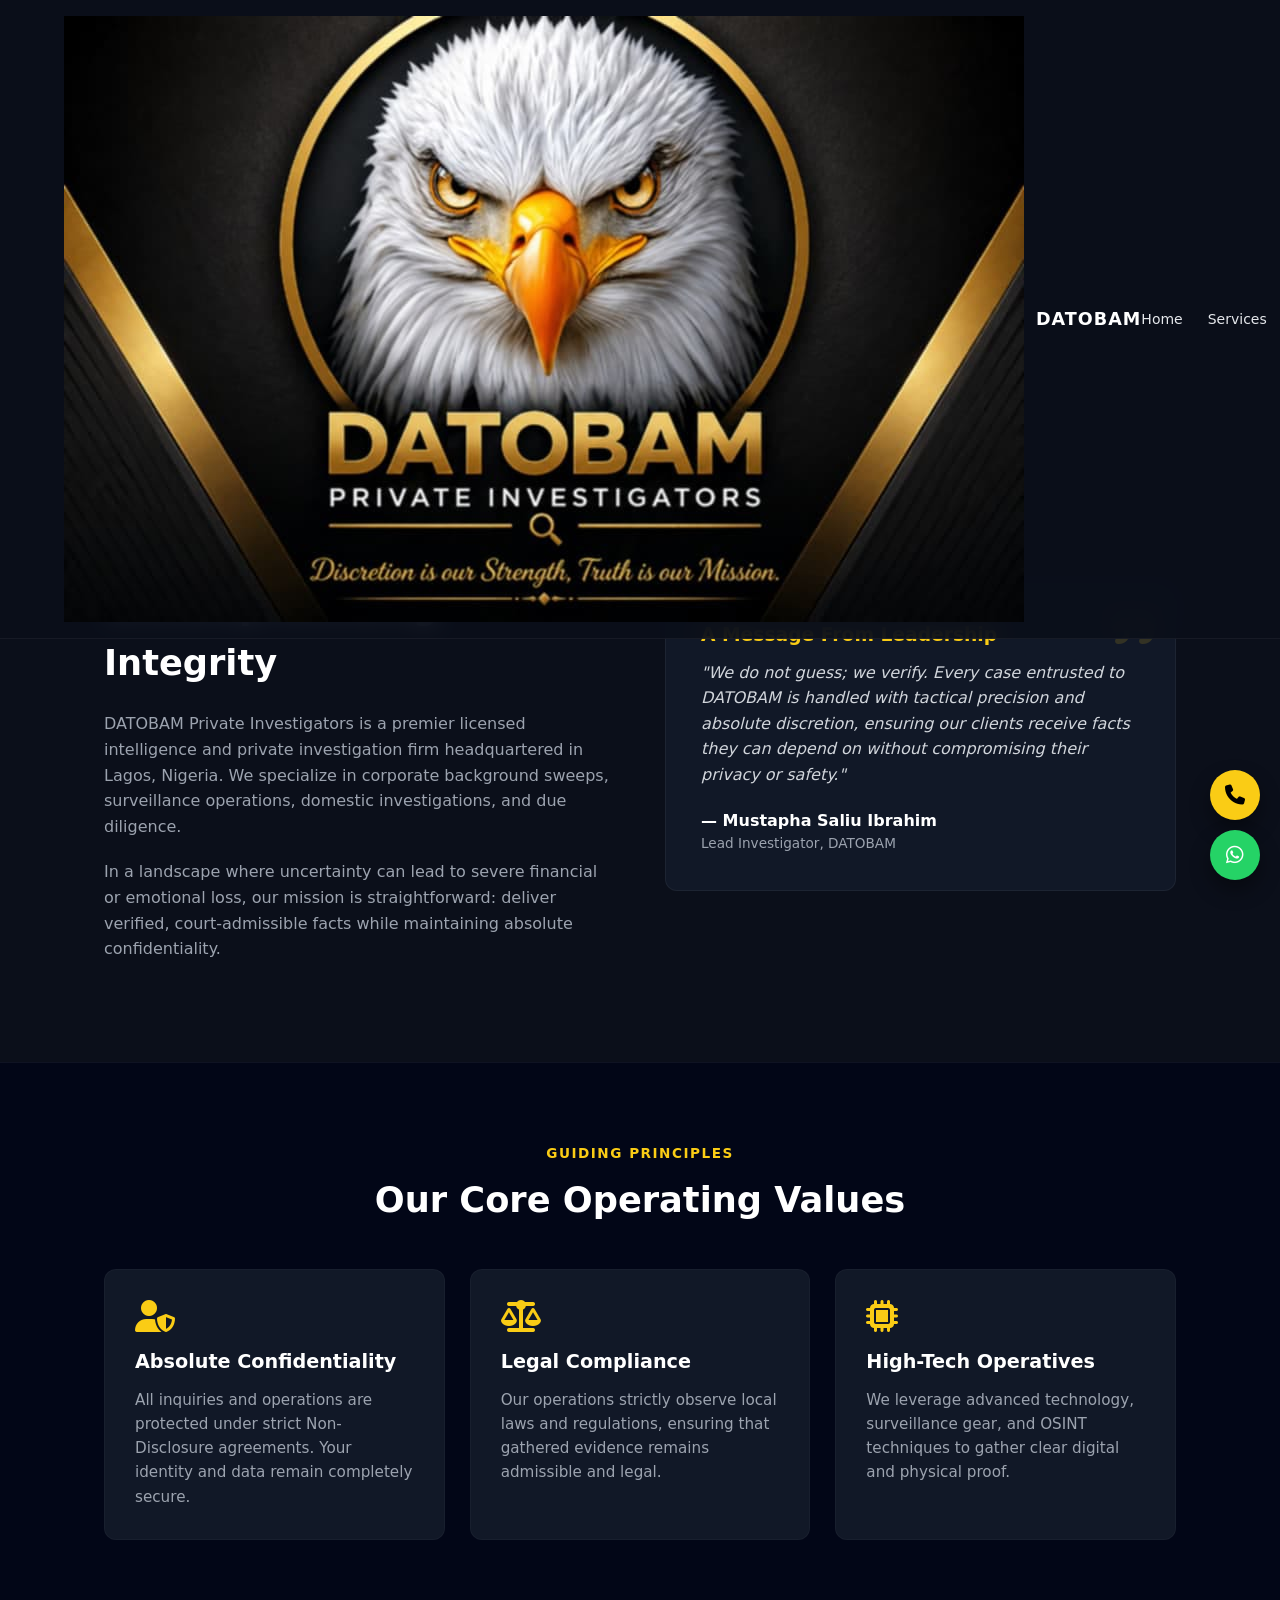
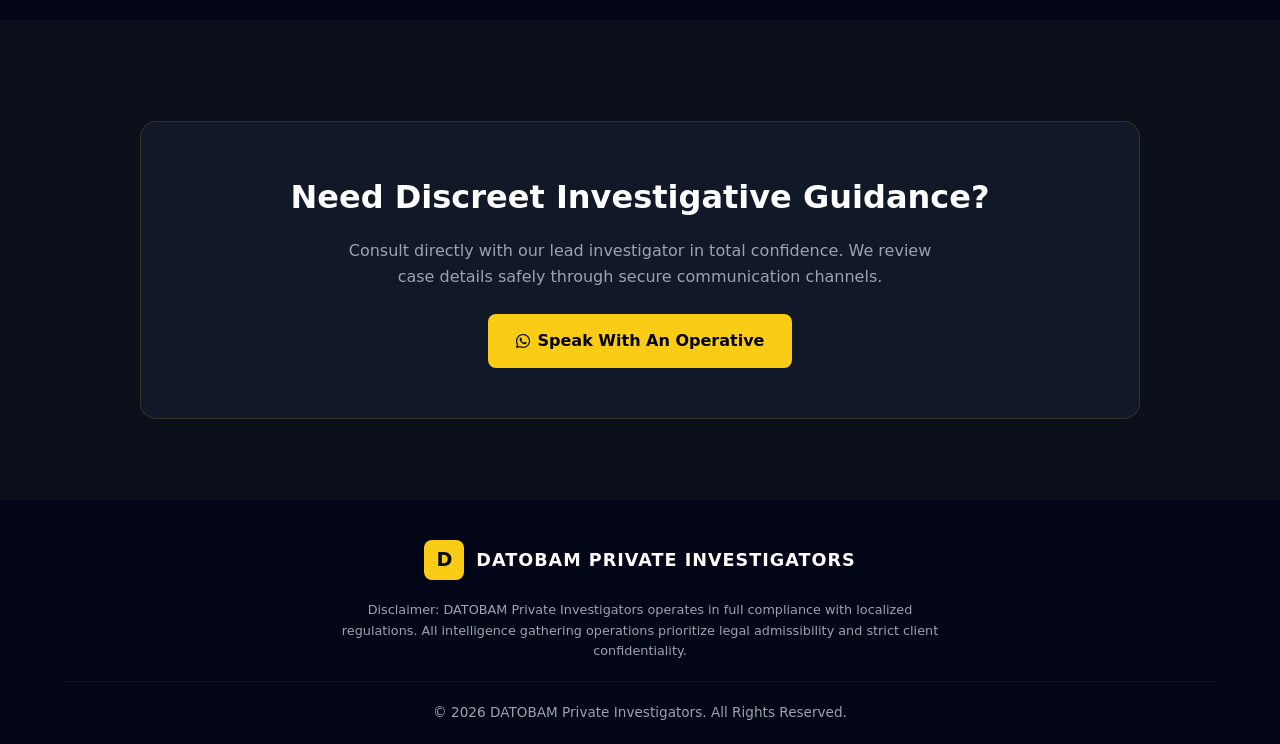
==== commit 1c5c8e55: "Update about.html" ====
--- a/about.html
+++ b/about.html
@@ -383,10 +383,10 @@
 
   <!-- NAVIGATION -->
   <nav>
-    <a href="index.html" class="logo-container" aria-label="DATOBAM Homepage">
-      <div class="logo-badge">D</div>
-      <span class="logo-text">DATOBAM</span>
-    </a>
+  <a href="#" class="logo-container">
+    <img src="logo.jpg" alt="DATOBAM Logo" class="logo-img">
+    <span class="logo-text">DATOBAM</span>
+  </a>
 
     <button class="mobile-menu-btn" id="menuToggleBtn" onclick="toggleMenu()" aria-label="Toggle Navigation Menu">
       <i class="fas fa-bars"></i>
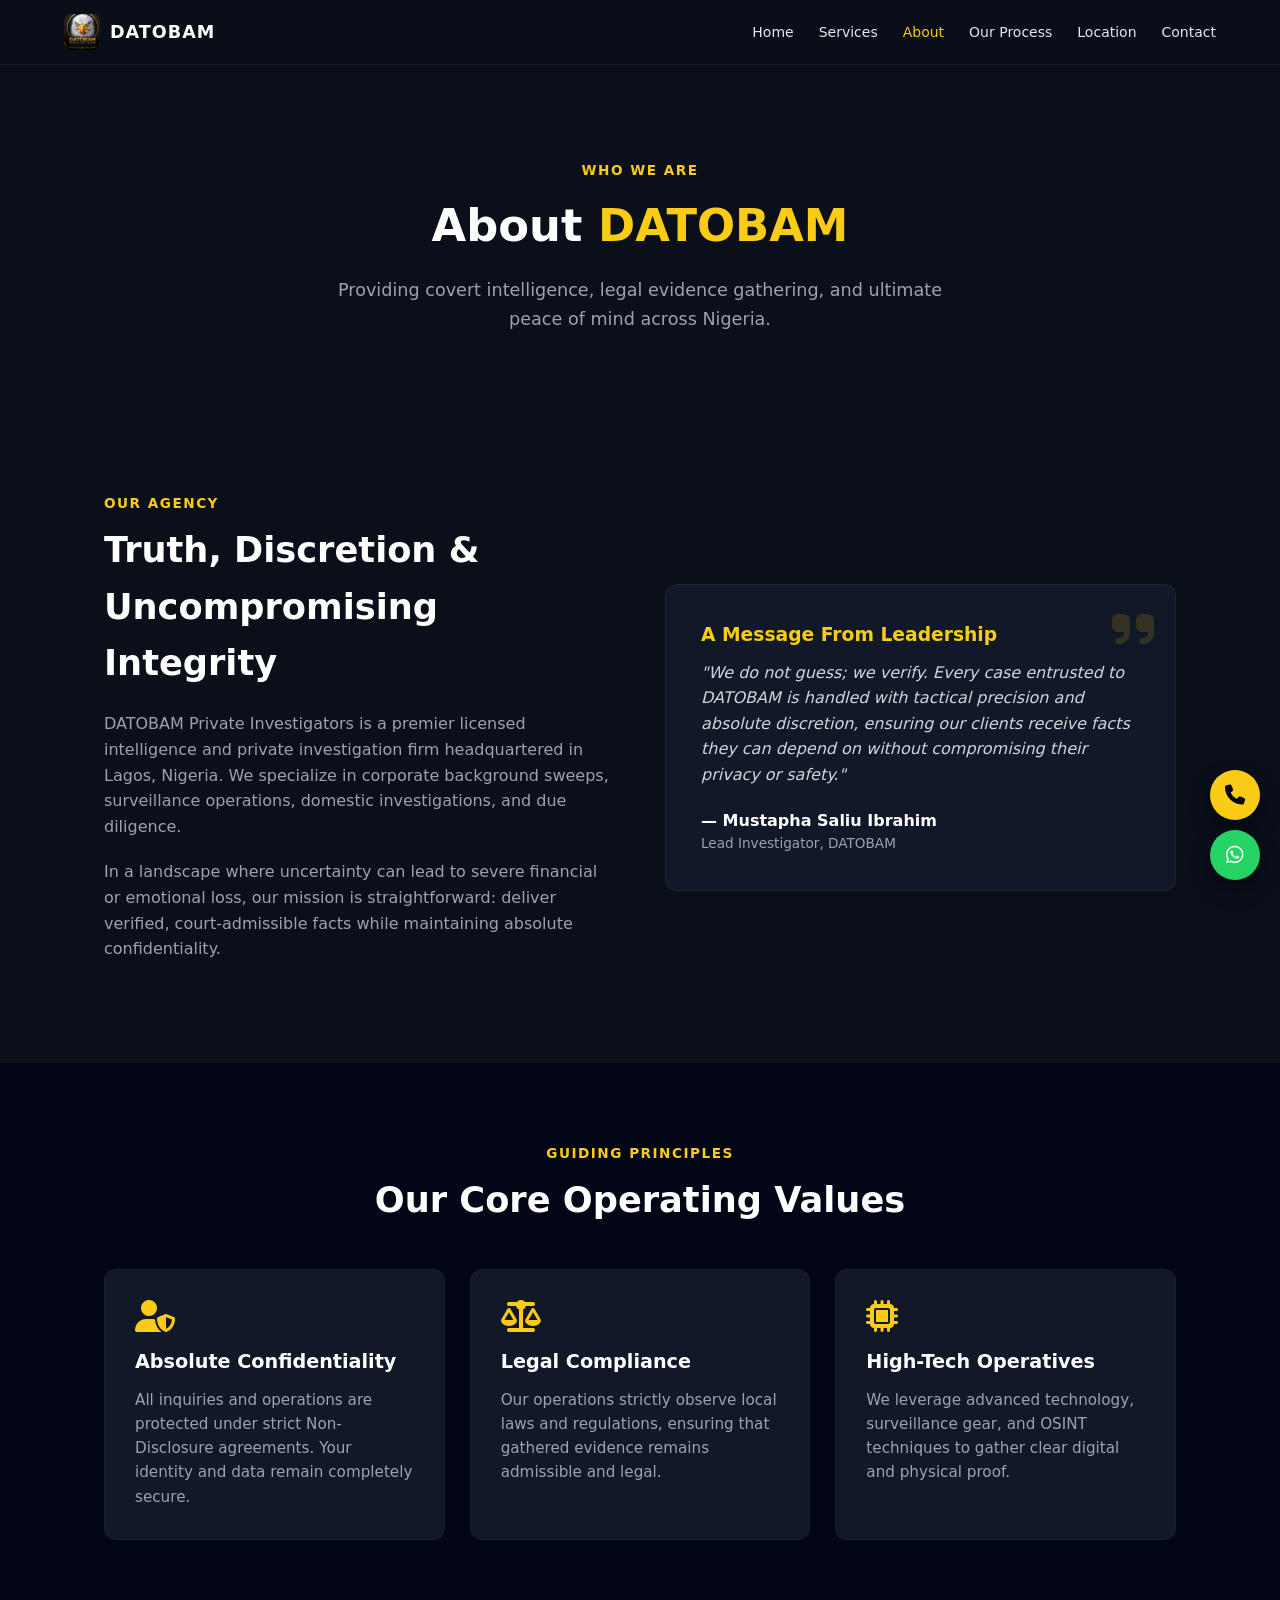
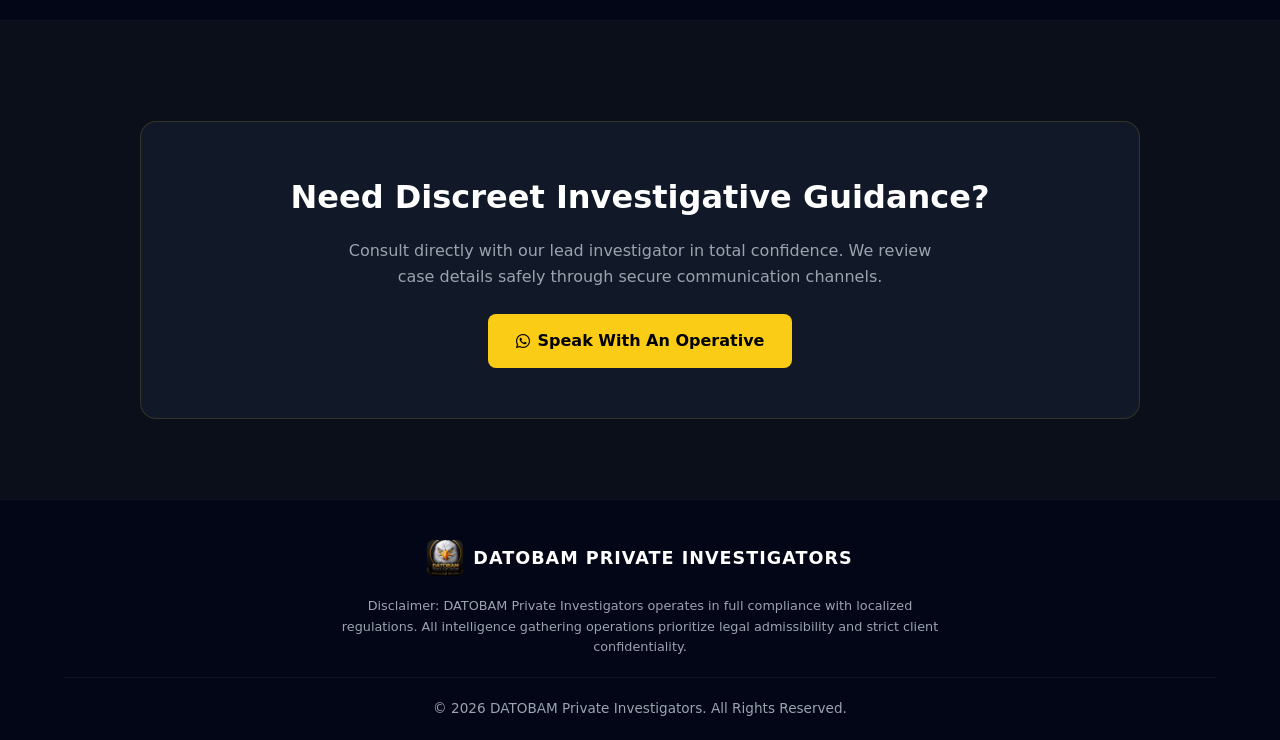
==== commit 0a6a97cd: "Update about.html" ====
--- a/about.html
+++ b/about.html
@@ -43,7 +43,7 @@
       display: flex;
       justify-content: space-between;
       align-items: center;
-      padding: 16px 5%;
+      padding: 14px 5%;
       background: rgba(11, 15, 26, 0.90);
       backdrop-filter: blur(12px);
       border-bottom: 1px solid rgba(255, 255, 255, 0.05);
@@ -53,22 +53,29 @@
     .logo-container {
       display: flex;
       align-items: center;
-      gap: 12px;
+      gap: 10px;
       text-decoration: none;
       color: #fff;
     }
 
+    .logo-img {
+      width: 36px;
+      height: 36px;
+      border-radius: 6px;
+      object-fit: cover;
+    }
+
     .logo-badge {
-      width: 40px;
-      height: 40px;
+      width: 36px;
+      height: 36px;
       background: var(--gold);
       color: var(--dark);
       display: flex;
       align-items: center;
       justify-content: center;
       font-weight: 800;
-      font-size: 1.2rem;
-      border-radius: 8px;
+      font-size: 1.1rem;
+      border-radius: 6px;
       flex-shrink: 0;
     }
 
@@ -383,10 +390,11 @@
 
   <!-- NAVIGATION -->
   <nav>
-  <a href="#" class="logo-container">
-    <img src="logo.jpg" alt="DATOBAM Logo" class="logo-img">
-    <span class="logo-text">DATOBAM</span>
-  </a>
+    <a href="index.html" class="logo-container" aria-label="DATOBAM Homepage">
+      <img src="logo.jpg" alt="DATOBAM Logo" class="logo-img" onerror="this.style.display='none'; this.nextElementSibling.style.display='flex';">
+      <div class="logo-badge" style="display: none;">D</div>
+      <span class="logo-text">DATOBAM</span>
+    </a>
 
     <button class="mobile-menu-btn" id="menuToggleBtn" onclick="toggleMenu()" aria-label="Toggle Navigation Menu">
       <i class="fas fa-bars"></i>
@@ -394,11 +402,11 @@
 
     <div class="nav-links" id="navLinks">
       <a href="index.html">Home</a>
-      <a href="index.html#services">Services</a>
+      <a href="services.html">Services</a>
       <a href="about.html" class="active">About</a>
-      <a href="index.html#process">Our Process</a>
-      <a href="index.html#location">Location</a>
-      <a href="index.html#contact">Contact</a>
+      <a href="process.html">Our Process</a>
+      <a href="location.html">Location</a>
+      <a href="contact.html">Contact</a>
     </div>
   </nav>
 
@@ -489,10 +497,11 @@
   <!-- FOOTER -->
   <footer>
     <div class="footer-content">
-      <div class="logo-container">
-        <div class="logo-badge">D</div>
+      <a href="index.html" class="logo-container">
+        <img src="logo.jpg" alt="DATOBAM Logo" class="logo-img" onerror="this.style.display='none'; this.nextElementSibling.style.display='flex';">
+        <div class="logo-badge" style="display: none;">D</div>
         <div class="logo-text">DATOBAM PRIVATE INVESTIGATORS</div>
-      </div>
+      </a>
       
       <p class="footer-disclaimer">
         Disclaimer: DATOBAM Private Investigators operates in full compliance with localized regulations. All intelligence gathering operations prioritize legal admissibility and strict client confidentiality.
